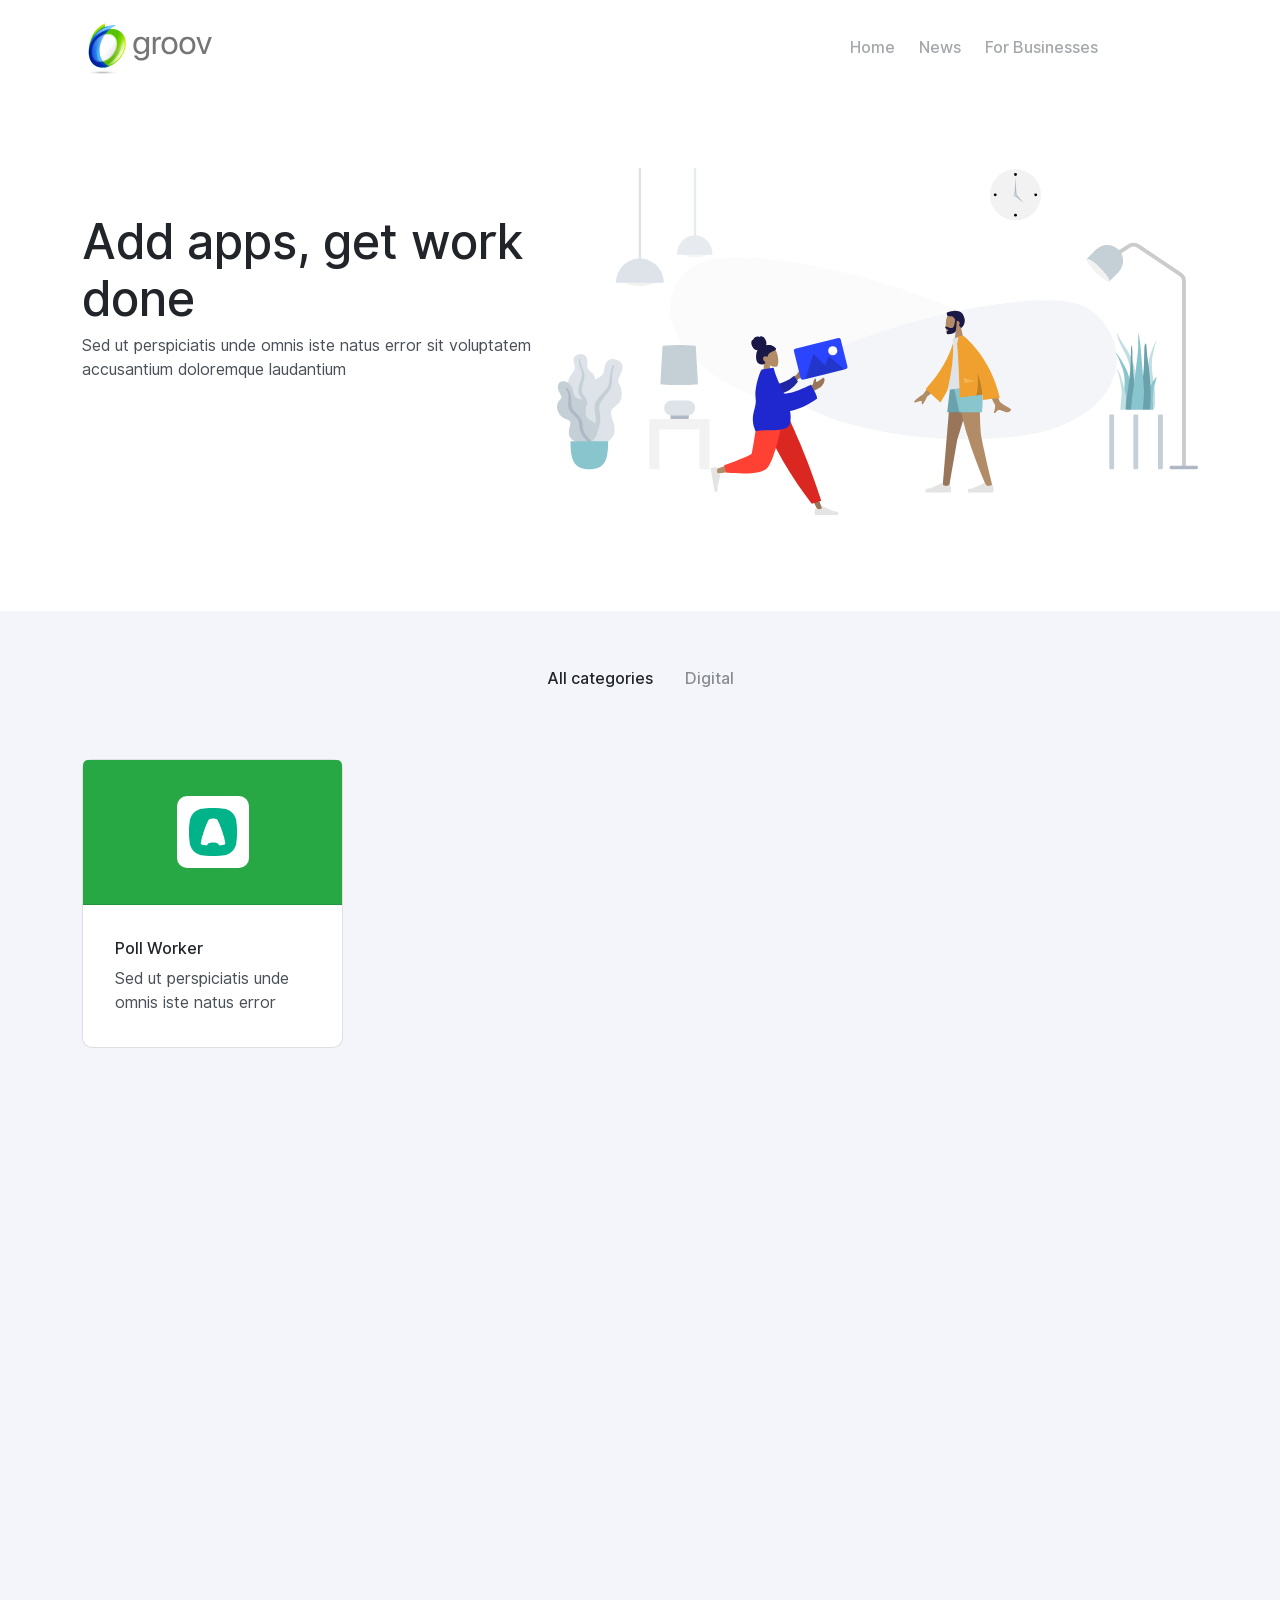
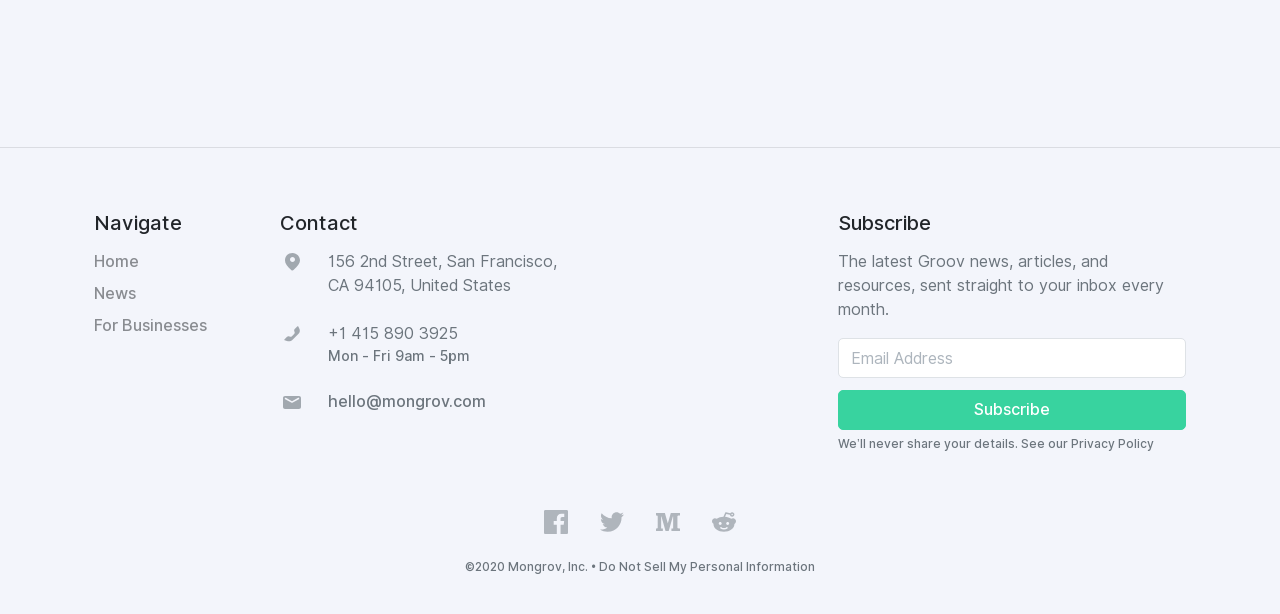
==== apps.html @ 38894e85 "Apps page added" ====
<!doctype html>
<html lang="en">

  <head>
    <meta charset="utf-8">
    <title>Groov - Apps</title>
    <meta name="viewport" content="width=device-width, initial-scale=1.0">
    <meta name="description" content="Securing your digital assets has never been simpler - Receive, send & share documents, certificates, points with peace of mind">
    <meta name="keywords" content="best collaboration apps,best mobile wallet crypto,best team collaboration apps,best wallet for crypto,client engagement strategies,cloud based collaboration tools,cloud based collaboration,collaboration,applications,collaboration products,collaboration tool,collaborative document,collaborative productivity application,collaborative site,communication and collaboration tools,community engagement,consumer engagement marketing,content collaboration system,crypto wallet,cryptocurrency wallet list,customer engagement,customer engagement analytics,customer engagement process,design collaboration tools,digital currency wallet,engagement platform,free collaboration apps,free crypto wallet,increase customer engagement,mobile app engagement,most secure crypto wallet,network collaboration tools,online community engagement,online cryptocurrency wallet,online customer engagement,online document collaboration,online team collaboration,online wallet crypto,open source crypto wallet,polls,project collaboration apps,real time document collaboration,rewards,secure crypto wallet,secure document exchange,security document,the best crypto wallet,video collaboration app,web based collaboration tools,web collaboration tools,work collaboration tools,workplace collaboration tools,digital identity,document sharing,document security,messenger app,chat app,shared docs" />

    <link href="assets/css/loaders/loader-typing.css" rel="stylesheet" type="text/css" media="all" />
    <!-- <link href="assets/css/theme-mobile-app.css" rel="stylesheet" type="text/css" media="all" /> -->
    <link href="assets/css/theme.css" rel="stylesheet" type="text/css" media="all" />
    <link rel="preload" as="font" href="assets/fonts/Inter-UI-upright.var.woff2" type="font/woff2" crossorigin="anonymous">
    <link rel="preload" as="font" href="assets/fonts/Inter-UI.var.woff2" type="font/woff2" crossorigin="anonymous">
    
    <link rel="icon" type="image/png" href="assets/img/groov/favicon.ico">
    <link rel="apple-touch-icon" sizes="180x180" href="assets/img/groov/apple-touch-icon.png">
    <link rel="icon" type="image/png" sizes="32x32" href="assets/img/groov/favicon-32x32.png">
    <link rel="icon" type="image/png" sizes="16x16" href="assets/img/groov/favicon-16x16.png">
    <link rel="icon" type="image/png" sizes="48x48" href="assets/img/groov/favicon-48x48.png">
    <link rel="apple-touch-icon" sizes="57x57" href="assets/img/groov/apple-icon-57x57.png">
    <link rel="apple-touch-icon" sizes="60x60" href="assets/img/groov/apple-icon-60x60.png">
    <link rel="apple-touch-icon" sizes="72x72" href="assets/img/groov/apple-icon-72x72.png">
    <link rel="apple-touch-icon" sizes="76x76" href="assets/img/groov/apple-icon-76x76.png">
    <link rel="apple-touch-icon" sizes="114x114" href="assets/img/groov/apple-icon-114x114.png">
    <link rel="apple-touch-icon" sizes="120x120" href="assets/img/groov/apple-icon-120x120.png">
    <link rel="apple-touch-icon" sizes="144x144" href="assets/img/groov/apple-icon-144x144.png">
    <link rel="apple-touch-icon" sizes="152x152" href="assets/img/groov/apple-icon-152x152.png">
    <link rel="apple-touch-icon" sizes="180x180" href="assets/img/groov/apple-icon-180x180.png">
    <link rel="icon" type="image/png" sizes="192x192"  href="assets/img/groov/android-icon-192x192.png">
    <link rel="icon" type="image/png" sizes="96x96" href="assets/img/groov/favicon-96x96.png">

<style>
  .mobile-screenshot > img:first-child {
    padding: 6.5%;
}
</style>
  </head>
  
  <body>
    <div class="loader">
      <div class="loading-animation"></div>
    </div>
    <div class="navbar-container overflow-hidden ">
      <nav class="navbar navbar-expand-lg justify-content-between navbar-light border-bottom-0 bg-white" data-sticky="top">
        <div class="container">
          <div class="col flex-fill px-0 d-flex justify-content-between">
            <a class="navbar-brand mr-0 fade-page" href="index.html">
              <img src="assets/img/groov/logo.svg" alt="Groov" style="width: 130px;">
            </a>
            <button class="navbar-toggler" type="button" data-toggle="collapse" data-target=".navbar-collapse" aria-expanded="false" aria-label="Toggle navigation">
              <svg class="icon" width="24" height="24" viewBox="0 0 24 24" fill="none" xmlns="http://www.w3.org/2000/svg">
                <path d="M3 17C3 17.5523 3.44772 18 4 18H20C20.5523 18 21 17.5523 21 17V17C21 16.4477 20.5523 16 20 16H4C3.44772 16 3 16.4477 3 17V17ZM3 12C3 12.5523 3.44772 13 4 13H20C20.5523 13 21 12.5523 21 12V12C21 11.4477 20.5523 11 20 11H4C3.44772 11 3 11.4477 3 12V12ZM4 6C3.44772 6 3 6.44772 3 7V7C3 7.55228 3.44772 8 4 8H20C20.5523 8 21 7.55228 21 7V7C21 6.44772 20.5523 6 20 6H4Z"
                fill="#212529" />
              </svg>
            </button>
          </div>
          <div class="collapse navbar-collapse col px-0 px-lg-2 flex-fill">
            <div class="py-2 py-lg-0">
              <ul class="navbar-nav pl-0 pl-md-7 ml-0 ml-md-7">
                <li class="nav-item dropdown">
                  <a href="index.html" class="nav-link dropdown-toggle" data-toggle="dropdown-grid" aria-expanded="false" aria-haspopup="true">Home</a>
                </li>
                <li class="nav-item dropdown">
                  <a href="news.html" class="nav-link dropdown-toggle" data-toggle="dropdown-grid" aria-expanded="false" aria-haspopup="true">News</a>
                </li>
                
                <li class="nav-item dropdown">
                  <a href="for-businesses.html" class="nav-link dropdown-toggle" data-toggle="dropdown-grid" aria-expanded="false" aria-haspopup="true">For Businesses</a>
                </li>
              </ul>
            </div>
          </div>
        </div>
      </nav>
    </div>

    <section class="pb-7 pt-5 pt-lg-6 overflow-hidden">
      <div class="container">
        <div class="row align-items-center justify-content-between text-center text-md-left">
          <div class="col-lg-5 pb-6">
            <h1 class="fs-3rem mb-1">Add apps, get work done</h1>
            <p>Sed ut perspiciatis unde omnis iste natus error sit voluptatem accusantium doloremque laudantium</p>
          
          </div>
          <div class="col-lg-7">
            <div class="row justify-content-center">
              <div class="col-12">
                <img src="assets/img/groov/apps.svg" alt="Image" data-aos="fade-left">
              </div>
            </div>
          </div>
        </div>
      </div>
    </section>
    <section class="pt-5 pb-4 bg-primary-alt">
        <div class="container">
          <div class="row justify-content-center mb-4">
            <div class="col col-md-auto">
              <ul data-isotope-filters="" data-isotope-id="projects" class="nav mb-3">
                <li class="nav-item">
                  <a href="#" class="nav-link .js-filter-inited active" data-filter="*">All categories</a>
                </li>
                <!-- <li class="nav-item">
                  <a href="#" class="nav-link .js-filter-inited" data-filter="Branding">Branding</a>
                </li> -->
                <li class="nav-item">
                  <a href="#" class="nav-link .js-filter-inited" data-filter="Digital">Digital</a>
                </li>
                <!-- <li class="nav-item">
                  <a href="#" class="nav-link .js-filter-inited" data-filter="Art Direction">Art Direction</a>
                </li> -->
              </ul>
            </div>
          </div>
          <div class="row" data-isotope-collection="" data-isotope-id="projects" style="position: relative; height: 964.8px;">
          
            <div class="col-sm-6 col-lg-3 mb-4" data-isotope-item="" data-category="Digital" style="position: absolute; left: 0px; top: 0px;">
                <a class="card" href="apps/poll-worker.html">
                    <div class="card-header bg-success text-center rounded-top py-4">
                      <div class="avatar avatar-lg d-block bg-white rounded p-2 mx-auto">
                        <img class="avatar-img" src="assets/img/groov/app_icon1.png" alt="Image Description">
                      </div>
                    </div>
                    <div class="card-body">
                      <div class="align-items-center mb-1">
                        <span class="d-block text-dark font-weight-bold">Poll Worker</span>
                       
                      </div>
                      <span class="d-block text-body font-size-1">Sed ut perspiciatis unde omnis iste natus error</span>
                    </div>
                </a>
            </div>
          </div>
        </div>
        <hr>
      </section>
      


    <footer class="pb-4 pt-0 bg-primary-alt text-secondary" id="footer">
       
      <div class="container">
        <div class="row mb-5 mx-auto">
          <div class="col-12 col-lg-3 col-xl-2 mb-4 col-md-6">
            <h5 class="text-dark">Navigate</h5>
            <ul class="nav flex-column">
              <li class="nav-item">
                <a href="index.html" class="nav-link">Home</a>
              </li>
              <li class="nav-item">
                <a href="news.html" class="nav-link">News</a>
              </li>
              <li class="nav-item">
                <a href="for-businesses.html" class="nav-link">For Businesses</a>
              </li>
              
            </ul>
          </div>
          <div class="col-12 col-lg-6 col-md-6 text-justify">
            <h5 class="text-dark">Contact</h5>
            <ul class="list-unstyled">
              <li class="mb-3 d-flex">
                <svg class="icon bg-secondary opacity-60" width="24px" height="24px" viewBox="0 0 24 24" version="1.1" xmlns="http://www.w3.org/2000/svg" xmlns:xlink="http://www.w3.org/1999/xlink">
                  <title>Icon For Marker#1</title>
                  <g stroke="none" stroke-width="1" fill="none" fill-rule="evenodd">
                    <rect opacity="0" x="0" y="0" width="24" height="24"></rect>
                    <path d="M5,10.5 C5,6 8,3 12.5,3 C17,3 20,6.75 20,10.5 C20,12.8325623 17.8236613,16.03566 13.470984,20.1092932 C12.9154018,20.6292577 12.0585054,20.6508331 11.4774555,20.1594925 C7.15915182,16.5078313 5,13.2880005 5,10.5 Z M12.5,12 C13.8807119,12 15,10.8807119 15,9.5 C15,8.11928813 13.8807119,7 12.5,7 C11.1192881,7 10,8.11928813 10,9.5 C10,10.8807119 11.1192881,12 12.5,12 Z" fill="#ff0000" fill-rule="nonzero"></path>
                  </g>
                </svg>
                <div class="ml-3">
                  <span>156 2nd Street, San Francisco,<br>
                    CA 94105, United States</span>
                </div>
              </li>
              <li class="mb-3 d-flex">
                <svg class="icon bg-secondary opacity-60" width="24px" height="24px" viewBox="0 0 24 24" version="1.1" xmlns="http://www.w3.org/2000/svg" xmlns:xlink="http://www.w3.org/1999/xlink">
                  <title>Icon For Call#1</title>
                  <g stroke="none" stroke-width="1" fill="none" fill-rule="evenodd">
                    <rect opacity="0" x="0" y="0" width="24" height="24"></rect>
                    <path d="M11.914857,14.1427403 L14.1188827,11.9387145 C14.7276032,11.329994 14.8785122,10.4000511 14.4935235,9.63007378 L14.3686433,9.38031323 C13.9836546,8.61033591 14.1345636,7.680393 14.7432841,7.07167248 L17.4760882,4.33886839 C17.6713503,4.14360624 17.9879328,4.14360624 18.183195,4.33886839 C18.2211956,4.37686904 18.2528214,4.42074752 18.2768552,4.46881498 L19.3808309,6.67676638 C20.2253855,8.3658756 19.8943345,10.4059034 18.5589765,11.7412615 L12.560151,17.740087 C11.1066115,19.1936265 8.95659008,19.7011777 7.00646221,19.0511351 L4.5919826,18.2463085 C4.33001094,18.1589846 4.18843095,17.8758246 4.27575484,17.613853 C4.30030124,17.5402138 4.34165566,17.4733009 4.39654309,17.4184135 L7.04781491,14.7671417 C7.65653544,14.1584211 8.58647835,14.0075122 9.35645567,14.3925008 L9.60621621,14.5173811 C10.3761935,14.9023698 11.3061364,14.7514608 11.914857,14.1427403 Z" fill="#000000"></path>
                  </g>
                </svg>
                <div class="ml-3">
                  <span>+1 415 890 3925</span>
                  <span class="d-block text-small">Mon - Fri 9am - 5pm</span>
                </div>
              </li>
              <li class="mb-3 d-flex">
                <svg class="icon bg-secondary opacity-60" width="24px" height="24px" viewBox="0 0 24 24" version="1.1" xmlns="http://www.w3.org/2000/svg" xmlns:xlink="http://www.w3.org/1999/xlink">
                  <title>Icon For Mail</title>
                  <g stroke="none" stroke-width="1" fill="none" fill-rule="evenodd">
                    <rect opacity="0" x="0" y="0" width="24" height="24"></rect>
                    <path d="M5,6 L19,6 C20.1045695,6 21,6.8954305 21,8 L21,17 C21,18.1045695 20.1045695,19 19,19 L5,19 C3.8954305,19 3,18.1045695 3,17 L3,8 C3,6.8954305 3.8954305,6 5,6 Z M18.1444251,7.83964668 L12,11.1481833 L5.85557487,7.83964668 C5.4908718,7.6432681 5.03602525,7.77972206 4.83964668,8.14442513 C4.6432681,8.5091282 4.77972206,8.96397475 5.14442513,9.16035332 L11.6444251,12.6603533 C11.8664074,12.7798822 12.1335926,12.7798822 12.3555749,12.6603533 L18.8555749,9.16035332 C19.2202779,8.96397475 19.3567319,8.5091282 19.1603533,8.14442513 C18.9639747,7.77972206 18.5091282,7.6432681 18.1444251,7.83964668 Z" fill="#000000"></path>
                  </g>
                </svg>
                <div class="ml-3">
                  <a href="mailto:hello@mongrov.com" class="text-secondary">hello@mongrov.com</a>
                </div>
              </li>
            </ul>
          </div>
          <div class="col-lg-5 col-md-6 col-xl-4 mt-3 mt-lg-0">
            <h5 class="text-dark">Subscribe</h5>
            <p>The latest Groov news, articles, and resources, sent straight to your inbox every month.</p>
            <form action="https://formspree.io/hello@mongrov.com" method="POST">
              <div class="form-row">
                <div class="col-12">
                  <input type="email" class="form-control mb-2" placeholder="Email Address" name="mi_subscribe_email" required="">
                </div>
                <div class="col-12">
                  <div class="d-none alert alert-success" role="alert" data-success-message="">
                    Thanks, a member of our team will be in touch shortly.
                  </div>
                  <div class="d-none alert alert-danger" role="alert" data-error-message="">
                    Please fill all fields correctly.
                  </div>
                  <!-- <div data-recaptcha data-sitekey="INSERT_YOUR_RECAPTCHA_V2_SITEKEY_HERE" data-size="invisible" data-badge="bottomleft">
                    </div> -->
                  <button type="submit" class="btn btn-primary btn-loading btn-block" data-loading-text="Sending">
                    <svg class="icon" width="24px" height="24px" viewBox="0 0 24 24" version="1.1" xmlns="http://www.w3.org/2000/svg" xmlns:xlink="http://www.w3.org/1999/xlink">
                      <title>Icon For Loading</title>
                      <g stroke="none" stroke-width="1" fill="none" fill-rule="evenodd">
                        <g>
                          <polygon points="0 0 24 0 24 24 0 24" opacity="0"></polygon>
                        </g>
                        <path d="M12,4 L12,6 C8.6862915,6 6,8.6862915 6,12 C6,15.3137085 8.6862915,18 12,18 C15.3137085,18 18,15.3137085 18,12 C18,10.9603196 17.7360885,9.96126435 17.2402578,9.07513926 L18.9856052,8.09853149 C19.6473536,9.28117708 20,10.6161442 20,12 C20,16.418278 16.418278,20 12,20 C7.581722,20 4,16.418278 4,12 C4,7.581722 7.581722,4 12,4 Z" fill="#000000" fill-rule="nonzero" transform="translate(12.000000, 12.000000) scale(-1, 1) translate(-12.000000, -12.000000) ">
                        </path>
                      </g>
                    </svg>
                    <span>Subscribe</span>
                  </button>
                </div>
              </div>
            </form>
            <small class=" form-text">We’ll never share your details. See our <a class="text-secondary" target="_blank" href="https://mongrov.com/privacy.html">Privacy Policy</a>
            </small>
  
          </div>
        </div>
        <div class="row justify-content-center mb-2">
          <div class="col-auto">
            <ul class="nav">
              <li class="nav-item">
                  <a href="https://www.facebook.com/GroovOs" target="_blank" class="nav-link">
                    <svg class="icon bg-secondary" role="img" viewBox="0 0 24 24" xmlns="http://www.w3.org/2000/svg">
                      <title>Facebook icon</title>
                      <path d="M22.676 0H1.324C.593 0 0 .593 0 1.324v21.352C0 23.408.593 24 1.324 24h11.494v-9.294H9.689v-3.621h3.129V8.41c0-3.099 1.894-4.785 4.659-4.785 1.325 0 2.464.097 2.796.141v3.24h-1.921c-1.5 0-1.792.721-1.792 1.771v2.311h3.584l-.465 3.63H16.56V24h6.115c.733 0 1.325-.592 1.325-1.324V1.324C24 .593 23.408 0 22.676 0"></path>
                    </svg>
                  </a>
                </li>
            <li class="nav-item">
              <a href="https://twitter.com/groovos" target="_blank" class="nav-link">
                <svg class="icon bg-secondary" role="img" viewBox="0 0 24 24" xmlns="http://www.w3.org/2000/svg">
                  <title>Twitter icon</title>
                  <path d="M23.954 4.569c-.885.389-1.83.654-2.825.775 1.014-.611 1.794-1.574 2.163-2.723-.951.555-2.005.959-3.127 1.184-.896-.959-2.173-1.559-3.591-1.559-2.717 0-4.92 2.203-4.92 4.917 0 .39.045.765.127 1.124C7.691 8.094 4.066 6.13 1.64 3.161c-.427.722-.666 1.561-.666 2.475 0 1.71.87 3.213 2.188 4.096-.807-.026-1.566-.248-2.228-.616v.061c0 2.385 1.693 4.374 3.946 4.827-.413.111-.849.171-1.296.171-.314 0-.615-.03-.916-.086.631 1.953 2.445 3.377 4.604 3.417-1.68 1.319-3.809 2.105-6.102 2.105-.39 0-.779-.023-1.17-.067 2.189 1.394 4.768 2.209 7.557 2.209 9.054 0 13.999-7.496 13.999-13.986 0-.209 0-.42-.015-.63.961-.689 1.8-1.56 2.46-2.548l-.047-.02z"></path>
                </svg>
              </a>
            </li>
            <li class="nav-item">
              <a href="https://medium.com/groov" target="_blank" class="nav-link">
                  <svg class="icon bg-secondary" version="1.1" id="Capa_1" xmlns="http://www.w3.org/2000/svg" xmlns:xlink="http://www.w3.org/1999/xlink" x="0px" y="0px" viewBox="0 0 483.86 483.86" style="enable-background:new 0 0 483.86 483.86;" xml:space="preserve">
               <g>
                 <path d="M483.86,112.345h-26.699c-6.952,0-25.143,7.552-25.143,13.981v233.467c0,6.445,18.191,11.729,25.143,11.729h26.699v51.835
                   H311.052v-51.835h34.57V129.615h-6.016L256.42,423.356h-64.406l-82.11-293.741h-6.219v241.906h34.555v51.835H0v-51.835h19.173
                   c7.527,0,15.383-5.283,15.383-11.729V126.326c0-6.43-7.855-13.981-15.383-13.981H0V60.504h179.155l58.496,207.342h1.574
                   l59.073-207.342H483.86V112.345z"></path>
               </g>
               </svg>
              </a>
            </li>
            <li class="nav-item">
              <a href="https://www.reddit.com/user/Groov_os" target="_blank" class="nav-link">
                <svg class="icon bg-secondary" version="1.1" id="Capa_1" x="0px" y="0px" viewBox="0 0 514.24 514.24" style="enable-background:new 0 0 514.24 514.24;" xml:space="preserve">
             <g>
               <g>
                 <polygon points="176,289.089 176,289.121 192,289.121 		"></polygon>
               </g>
             </g>
             <g>
               <g>
                 <polygon points="336,289.089 336,289.121 352,289.121 		"></polygon>
               </g>
             </g>
             <g>
               <g>
                 <path d="M514.24,241.121c0-35.296-28.704-64-64-64c-14.112,0-27.52,4.608-38.464,12.96c-35.712-24.8-82.496-39.584-132.256-43.328
                   l26.848-62.976l78.112,18.24c2.496,24.16,22.72,43.104,47.52,43.104c26.464,0,48-21.536,48-48s-21.536-48-48-48
                   c-16.768,0-31.52,8.672-40.096,21.76l-91.296-21.344c-7.744-1.76-15.328,2.176-18.4,9.312l-37.12,87.04
                   c-53.728,1.856-104.928,16.992-143.584,43.36C90.976,181.441,77.92,177.121,64,177.121c-35.296,0-64,28.704-64,64
                   c0,23.392,12.768,44.544,32.352,55.392c-0.256,2.816-0.352,5.696-0.352,8.608c0,88.224,100.48,160,224,160
                   c123.488,0,224-71.776,224-160c0-2.496-0.096-4.96-0.256-7.424C500.608,287.073,514.24,265.409,514.24,241.121z M432,81.121
                   c8.8,0,16,7.168,16,16c0,8.832-7.2,16-16,16s-16-7.168-16-16C416,88.289,423.2,81.121,432,81.121z M144,289.121
                   c0-17.632,14.368-32,32-32s32,14.368,32,32c0,17.664-14.368,32-32,32S144,306.785,144,289.121z M329.888,395.265
                   c-22.08,15.968-48,23.968-73.888,23.968s-51.808-8-73.888-23.968c-7.168-5.184-8.768-15.2-3.584-22.336s15.2-8.736,22.336-3.584
                   c32.992,23.84,77.28,23.904,110.272,0c7.136-5.152,17.12-3.616,22.336,3.584C338.656,380.097,337.024,390.081,329.888,395.265z
                    M336,321.121c-17.664,0-32-14.336-32-32c0-17.632,14.336-32,32-32s32,14.368,32,32C368,306.785,353.664,321.121,336,321.121z"></path>
               </g>
             </g>
             </svg>
              </a>
            </li>
            <!-- <li class="nav-item">
              <a href="https://t.me/GroovOne" target="_blank" class="nav-link pr-0">
                <svg class="icon bg-secondary" viewBox="-21 -51 682.66669 682" xmlns="http://www.w3.org/2000/svg"><path d="m640-1.667969-640 272.039063 167.777344 66.585937 59.726562 224.507813 109.976563-106.558594 178.917969 123.570312zm-403.78125 367.402344-6.457031 58.535156-24.800781-93.234375 435.039062-332.703125zm0 0"></path></svg>
              </a>
            </li> -->
            
          </ul>
          </div>
        </div>
        <div class="row justify-content-center">
          <div class="col col-md-auto text-center">
            <small class="text-secondary">©2020 <a class="text-secondary" href="https://mongrov.com">Mongrov, Inc.</a>
              •
              <a class="text-secondary" href="do-not-sell-my-personal-information.html">Do Not Sell My Personal Information</a>
            </small>
          </div>
        </div>
      </div>
    </footer>
    <!-- <a href="#" class="btn back-to-top btn-primary btn-round" data-smooth-scroll data-aos="fade-up" data-aos-anchor="section:last-of-type" data-aos-mirror="true" data-aos-once="false">
      <svg class="icon" width="24px" height="24px" viewBox="0 0 24 24" version="1.1" xmlns="http://www.w3.org/2000/svg" xmlns:xlink="http://www.w3.org/1999/xlink">
        <title>Icon For Arrow-up</title>
        <g stroke="none" stroke-width="1" fill="none" fill-rule="evenodd">
          <polygon points="0 0 24 0 24 24 0 24" opacity="0"></polygon>
          <rect fill="#000000" x="11" y="5" width="2" height="14" rx="1"></rect>
          <path d="M6.70710678,12.7071068 C6.31658249,13.0976311 5.68341751,13.0976311 5.29289322,12.7071068 C4.90236893,12.3165825 4.90236893,11.6834175 5.29289322,11.2928932 L11.2928932,5.29289322 C11.6714722,4.91431428 12.2810586,4.90106866 12.6757246,5.26284586 L18.6757246,10.7628459 C19.0828436,11.1360383 19.1103465,11.7686056 18.7371541,12.1757246 C18.3639617,12.5828436 17.7313944,12.6103465 17.3242754,12.2371541 L12.0300757,7.38413782 L6.70710678,12.7071068 Z"
          fill="#000000" fill-rule="nonzero"></path>
        </g>
      </svg>
    </a> -->
    <!-- Required vendor scripts (Do not remove) -->
    <script type="text/javascript" src="assets/js/jquery.min.js"></script>
    <script type="text/javascript" src="assets/js/popper.min.js"></script>
    <script type="text/javascript" src="assets/js/bootstrap.js"></script>

    <!-- Optional Vendor Scripts (Remove the plugin script here and comment initializer script out of index.js if site does not use that feature) -->

    <!-- AOS (Animate On Scroll - animates elements into view while scrolling down) -->
    <script type="text/javascript" src="assets/js/aos.js"></script>
    <!-- Clipboard (copies content from browser into OS clipboard) -->
    <script type="text/javascript" src="assets/js/clipboard.js"></script>
    <!-- Fancybox (handles image and video lightbox and galleries) -->
    <script type="text/javascript" src="assets/js/jquery.fancybox.min.js"></script>
    <!-- Flickity (handles touch enabled carousels and sliders) -->
    <script type="text/javascript" src="assets/js/flickity.pkgd.min.js"></script>
    <!-- Ion rangeSlider (flexible and pretty range slider elements) -->
    <script type="text/javascript" src="assets/js/ion.rangeSlider.min.js"></script>
    <!-- Isotope (masonry layouts and filtering) -->
    <script type="text/javascript" src="assets/js/isotope.pkgd.min.js"></script>
    <!-- jarallax (parallax effect and video backgrounds) -->
    <script type="text/javascript" src="assets/js/jarallax.min.js"></script>
    <script type="text/javascript" src="assets/js/jarallax-video.min.js"></script>
    <script type="text/javascript" src="assets/js/jarallax-element.min.js"></script>
    <!-- jQuery Countdown (displays countdown text to a specified date) -->
    <script type="text/javascript" src="assets/js/jquery.countdown.min.js"></script>
    <!-- jQuery smartWizard facilitates steppable wizard content -->
    <script type="text/javascript" src="assets/js/jquery.smartWizard.min.js"></script>
    <!-- Plyr (unified player for Video, Audio, Vimeo and Youtube) -->
    <script type="text/javascript" src="assets/js/plyr.polyfilled.min.js"></script>
    <!-- Prism (displays formatted code boxes) -->
    <script type="text/javascript" src="assets/js/prism.js"></script>
    <!-- ScrollMonitor (manages events for elements scrolling in and out of view) -->
    <script type="text/javascript" src="assets/js/scrollMonitor.js"></script>
    <!-- Smooth scroll (animation to links in-page)-->
    <script type="text/javascript" src="assets/js/smooth-scroll.polyfills.min.js"></script>
    <!-- TwitterFetcher (displays a feed of tweets from a specified account)-->
    <!-- <script type="text/javascript" src="assets/js/twitterFetcher_min.js"></script> -->
    <!-- Typed text (animated typing effect)-->
    <!-- <script type="text/javascript" src="assets/js/typed.min.js"></script> -->
    <!-- Required theme scripts (Do not remove) -->
    <script type="text/javascript" src="assets/js/theme.js"></script>
    <!-- Removes page load animation when window is finished loading -->
    <script type="text/javascript">
      window.addEventListener("load", function () {
        document.querySelector('body').classList.add('loaded');
      });
    </script>

    <!-- Global site tag (gtag.js) - Google Analytics -->
    <script async src="https://www.googletagmanager.com/gtag/js?id=UA-113300163-3"></script>
    <script>
      window.dataLayer = window.dataLayer || [];
      function gtag(){dataLayer.push(arguments);}
      gtag('js', new Date());

      gtag('config', 'UA-113300163-3');
    </script>

<!-- <script type="text/javascript" src="//downloads.mailchimp.com/js/signup-forms/popup/unique-methods/embed.js" data-dojo-config="usePlainJson: true, isDebug: false"></script><script type="text/javascript">window.dojoRequire(["mojo/signup-forms/Loader"], function(L) { L.start({"baseUrl":"mc.us20.list-manage.com","uuid":"e9cba8f684ab66ca4c9982d38","lid":"be18b29623","uniqueMethods":true}) })</script> -->

  <!-- Start of Livechat Script -->
  <script type="text/javascript">
    (function (w, d, s, u) {
      w.RocketChat = function (c) {
        w.RocketChat._.push(c)
      };
      w.RocketChat._ = [];
      w.RocketChat.url = u;
      var h = d.getElementsByTagName(s)[0],
        j = d.createElement(s);
      j.async = true;
      j.src = 'https://corp.mongrov.com/livechat/rocketchat-livechat.min.js?_=201903270000';
      h.parentNode.insertBefore(j, h);
    })(window, document, 'script', 'https://corp.mongrov.com/livechat');
  </script>
  <!-- End of Livechat Script -->

  </body>

</html>
---- assets/css/loaders/loader-typing.css ----
/* Common Loader CSS */

@keyframes hideLoader{
    0%{ width: 100%; height: 100%; }
    100%{ width: 0; height: 0; }
}
body > div.loader{
        position: fixed;
        background: white;
        width: 100%;
        height: 100%;
        z-index: 1071;
        opacity: 0;
        transition: opacity .5s ease;
        overflow: hidden;
        pointer-events: none;
        display: flex;
        align-items: center;
        justify-content: center;
    }
    body:not(.loaded) > div.loader{
        opacity: 1;
    }
    body:not(.loaded){
        overflow: hidden;
    }
body.loaded > div.loader{
    animation: hideLoader .5s linear .5s forwards;
}

/* Typing Animation */
.loading-animation {
  width: 6px;
  height: 6px;
  border-radius: 50%;
  animation: typing 1s linear infinite alternate;
  position: relative;
  left: -12px;
}

@keyframes typing {
  0% {
    background-color: rgba(100,100,100, 1);
    box-shadow: 12px 0px 0px 0px rgba(100,100,100, 0.2),
      24px 0px 0px 0px rgba(100,100,100, 0.2);
  }

  25% {
    background-color: rgba(100,100,100, 0.4);
    box-shadow: 12px 0px 0px 0px rgba(100,100,100, 2),
      24px 0px 0px 0px rgba(100,100,100, 0.2);
  }

  75% {
    background-color: rgba(100,100,100, 0.4);
    box-shadow: 12px 0px 0px 0px rgba(100,100,100, 0.2),
      24px 0px 0px 0px rgba(100,100,100, 1);
  }
}
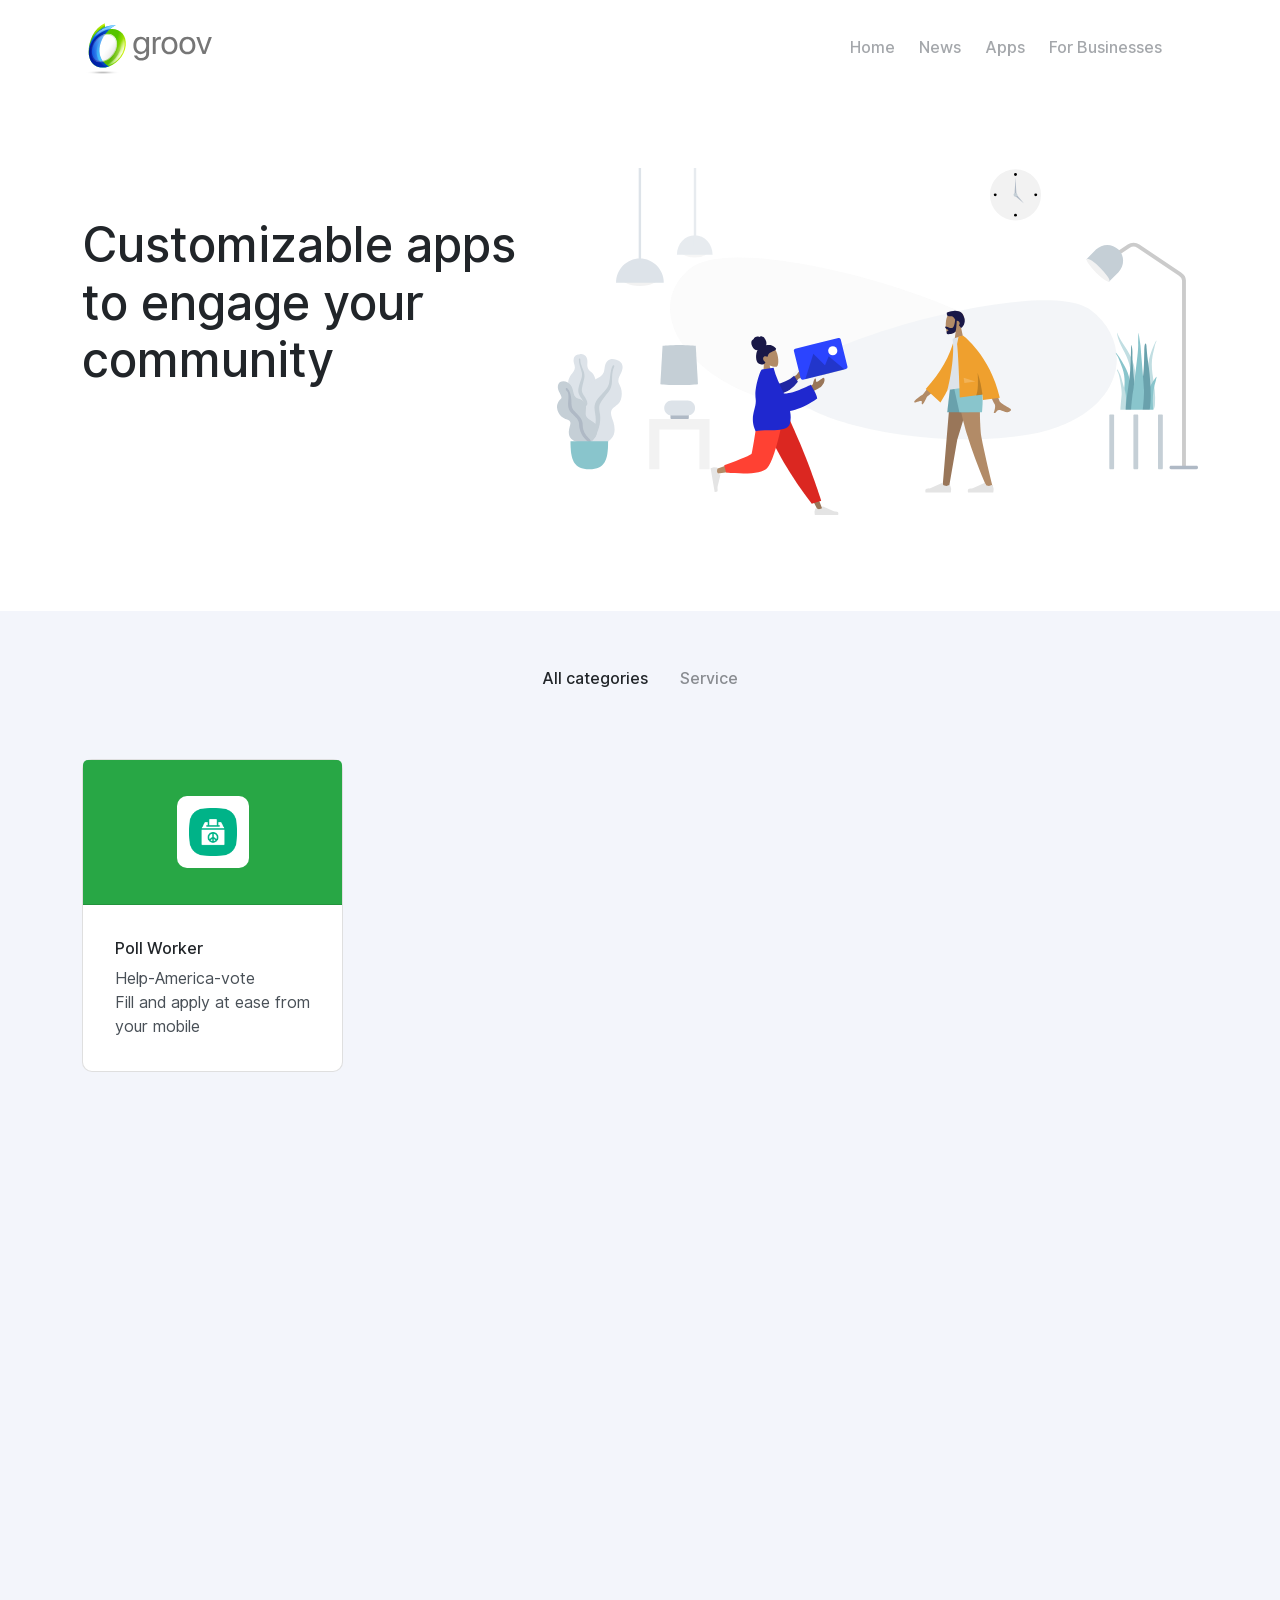
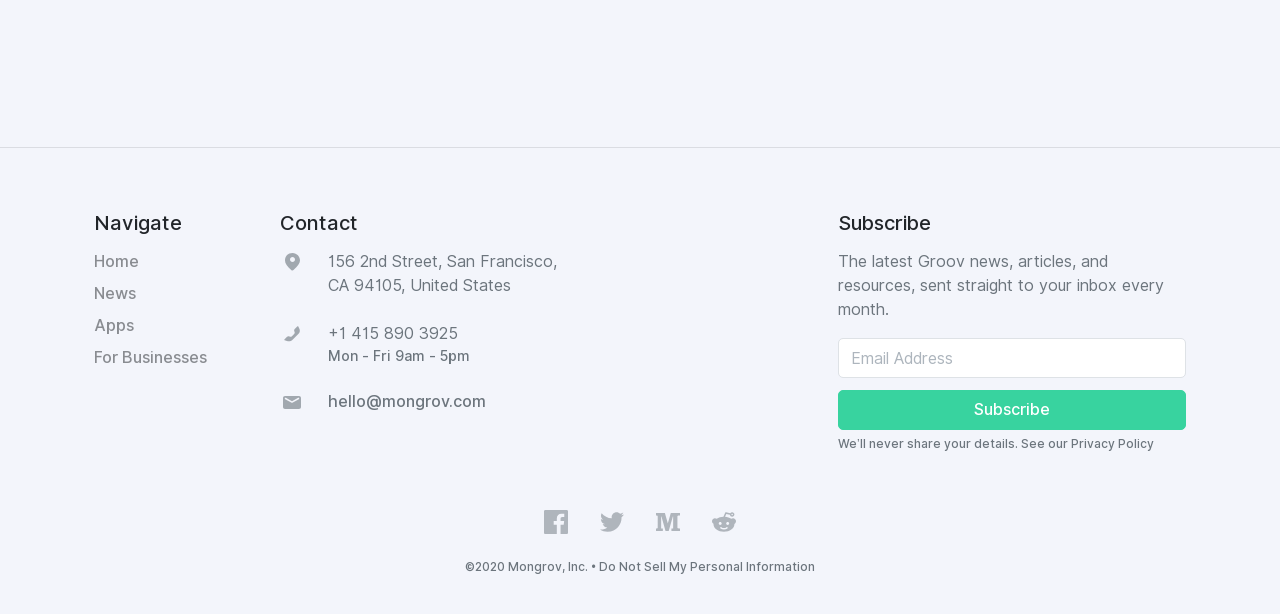
==== commit ae8b41b0: "Apps page and Poll worker page added" ====
--- a/apps.html
+++ b/apps.html
@@ -65,6 +65,9 @@
                 <li class="nav-item dropdown">
                   <a href="news.html" class="nav-link dropdown-toggle" data-toggle="dropdown-grid" aria-expanded="false" aria-haspopup="true">News</a>
                 </li>
+                <li class="nav-item dropdown">
+                  <a href="apps.html" class="nav-link dropdown-toggle" data-toggle="dropdown-grid" aria-expanded="false" aria-haspopup="true">Apps</a>
+                </li>
                 
                 <li class="nav-item dropdown">
                   <a href="for-businesses.html" class="nav-link dropdown-toggle" data-toggle="dropdown-grid" aria-expanded="false" aria-haspopup="true">For Businesses</a>
@@ -80,8 +83,7 @@
       <div class="container">
         <div class="row align-items-center justify-content-between text-center text-md-left">
           <div class="col-lg-5 pb-6">
-            <h1 class="fs-3rem mb-1">Add apps, get work done</h1>
-            <p>Sed ut perspiciatis unde omnis iste natus error sit voluptatem accusantium doloremque laudantium</p>
+            <h1 class="fs-3rem mb-1">Customizable apps to engage your community</h1>
           
           </div>
           <div class="col-lg-7">
@@ -106,7 +108,7 @@
                   <a href="#" class="nav-link .js-filter-inited" data-filter="Branding">Branding</a>
                 </li> -->
                 <li class="nav-item">
-                  <a href="#" class="nav-link .js-filter-inited" data-filter="Digital">Digital</a>
+                  <a href="#" class="nav-link .js-filter-inited" data-filter="Digital">Service</a>
                 </li>
                 <!-- <li class="nav-item">
                   <a href="#" class="nav-link .js-filter-inited" data-filter="Art Direction">Art Direction</a>
@@ -128,7 +130,9 @@
                         <span class="d-block text-dark font-weight-bold">Poll Worker</span>
                        
                       </div>
-                      <span class="d-block text-body font-size-1">Sed ut perspiciatis unde omnis iste natus error</span>
+                      <span class="d-block text-body font-size-1">Help-America-vote<br>
+                        Fill and apply at ease from your mobile
+                        </span>
                     </div>
                 </a>
             </div>
@@ -151,6 +155,9 @@
               </li>
               <li class="nav-item">
                 <a href="news.html" class="nav-link">News</a>
+              </li>
+              <li class="nav-item">
+                <a href="apps.html" class="nav-link">Apps</a>
               </li>
               <li class="nav-item">
                 <a href="for-businesses.html" class="nav-link">For Businesses</a>
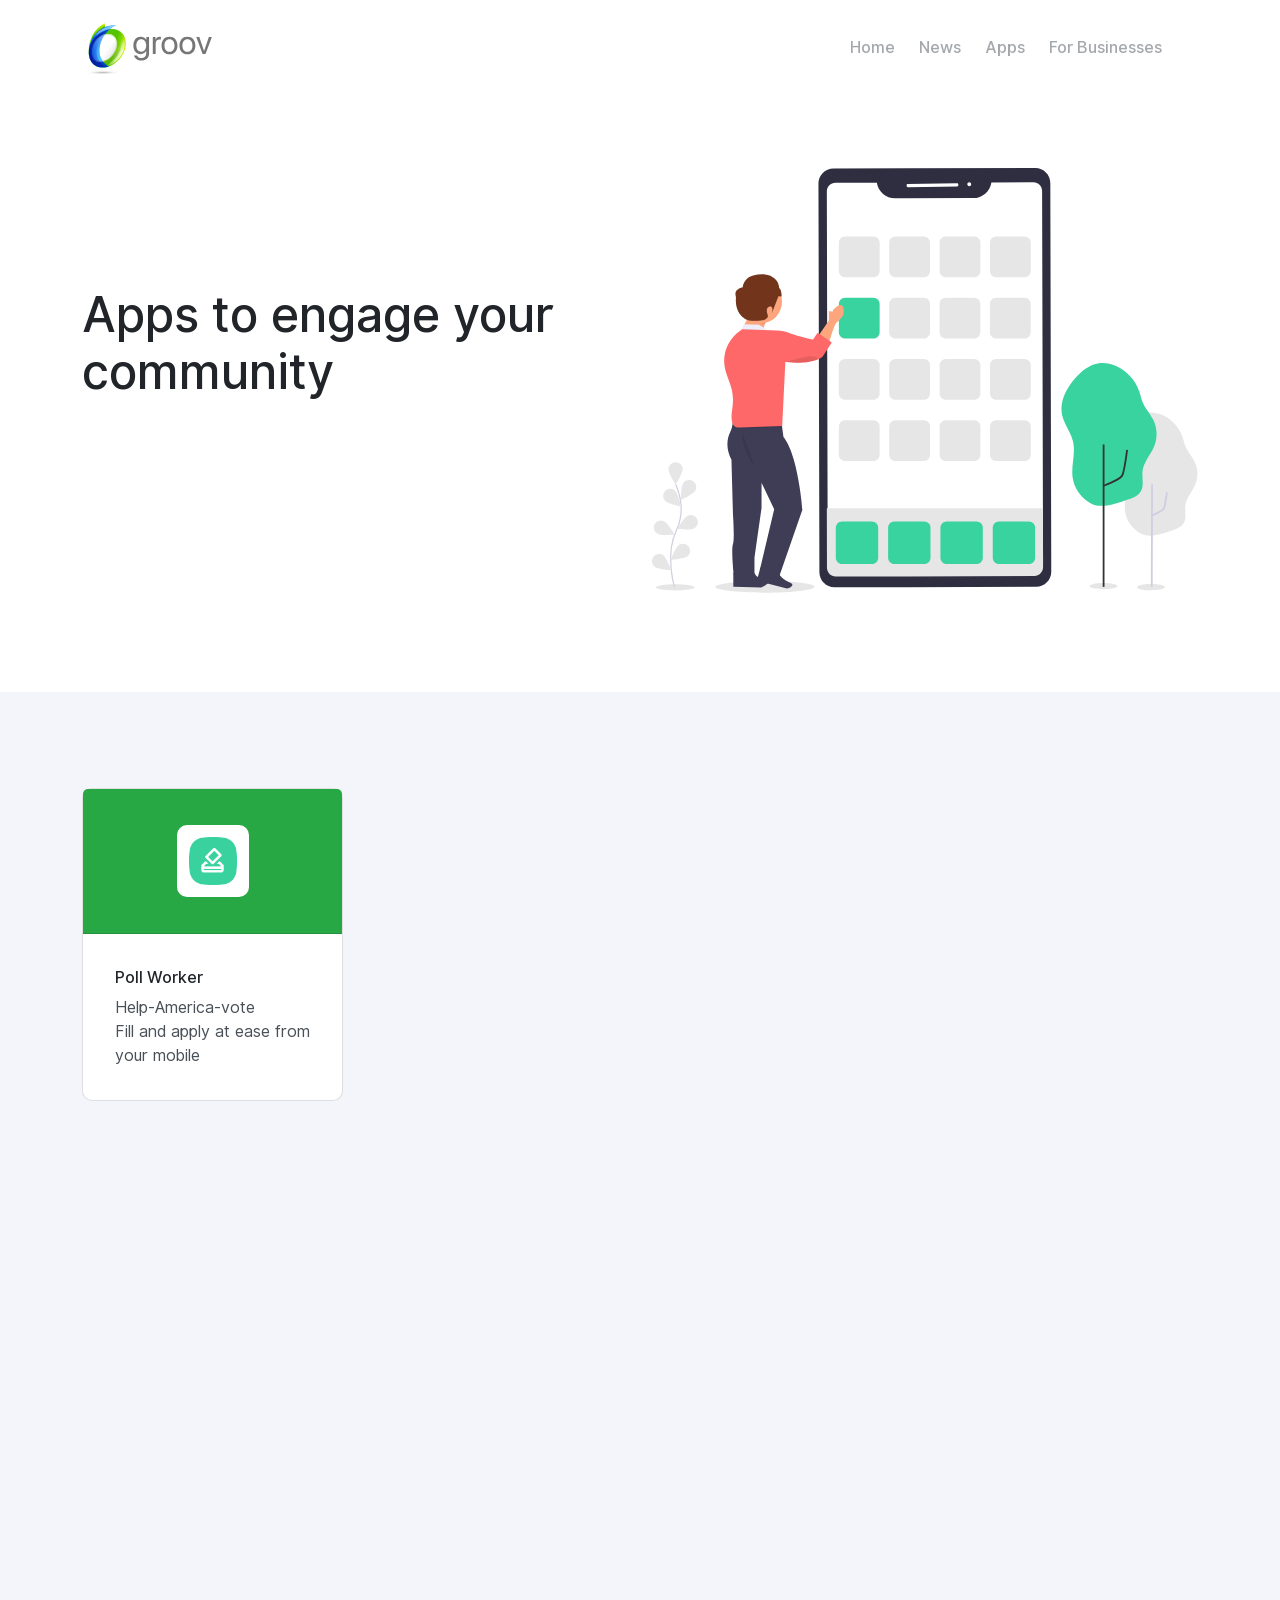
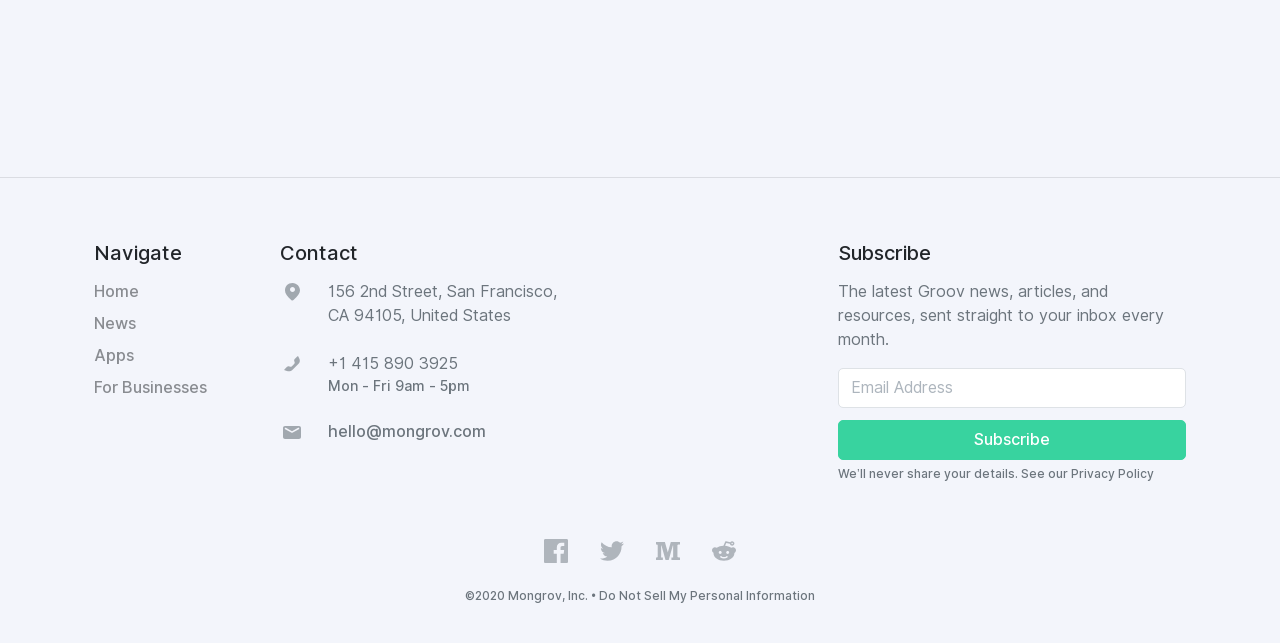
==== commit 4969317f: "Poll worker page screenshots updated" ====
--- a/apps.html
+++ b/apps.html
@@ -82,11 +82,11 @@
     <section class="pb-7 pt-5 pt-lg-6 overflow-hidden">
       <div class="container">
         <div class="row align-items-center justify-content-between text-center text-md-left">
-          <div class="col-lg-5 pb-6">
-            <h1 class="fs-3rem mb-1">Customizable apps to engage your community</h1>
+          <div class="col-lg-6 pb-6">
+            <h1 class="fs-3rem mb-1">Apps to engage your community</h1>
           
           </div>
-          <div class="col-lg-7">
+          <div class="col-lg-6">
             <div class="row justify-content-center">
               <div class="col-12">
                 <img src="assets/img/groov/apps.svg" alt="Image" data-aos="fade-left">
@@ -96,26 +96,26 @@
         </div>
       </div>
     </section>
-    <section class="pt-5 pb-4 bg-primary-alt">
+    <section class="pb-4 bg-primary-alt">
         <div class="container">
-          <div class="row justify-content-center mb-4">
+          <!-- <div class="row justify-content-center mb-4">
             <div class="col col-md-auto">
               <ul data-isotope-filters="" data-isotope-id="projects" class="nav mb-3">
                 <li class="nav-item">
                   <a href="#" class="nav-link .js-filter-inited active" data-filter="*">All categories</a>
                 </li>
-                <!-- <li class="nav-item">
+                <li class="nav-item">
                   <a href="#" class="nav-link .js-filter-inited" data-filter="Branding">Branding</a>
-                </li> -->
+                </li>
                 <li class="nav-item">
                   <a href="#" class="nav-link .js-filter-inited" data-filter="Digital">Service</a>
                 </li>
-                <!-- <li class="nav-item">
+                <li class="nav-item">
                   <a href="#" class="nav-link .js-filter-inited" data-filter="Art Direction">Art Direction</a>
-                </li> -->
+                </li>
               </ul>
             </div>
-          </div>
+          </div> -->
           <div class="row" data-isotope-collection="" data-isotope-id="projects" style="position: relative; height: 964.8px;">
           
             <div class="col-sm-6 col-lg-3 mb-4" data-isotope-item="" data-category="Digital" style="position: absolute; left: 0px; top: 0px;">
